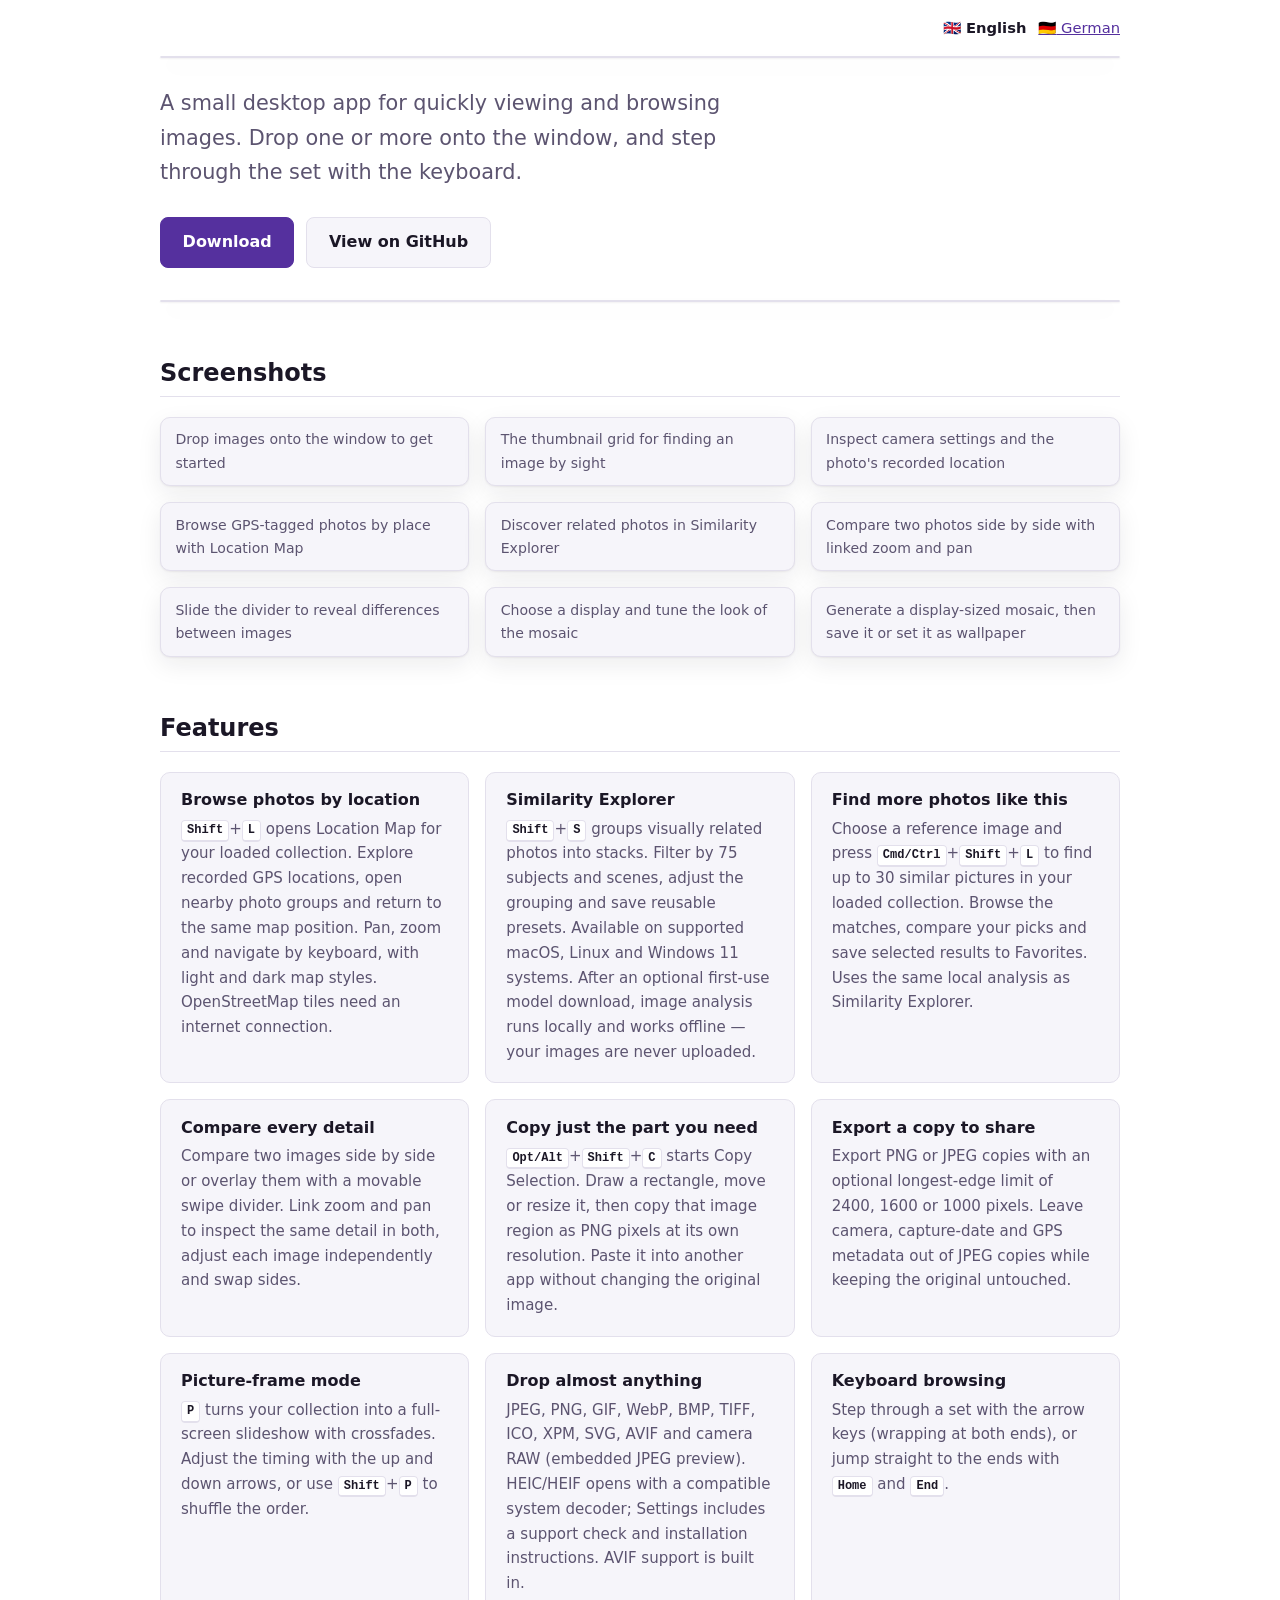
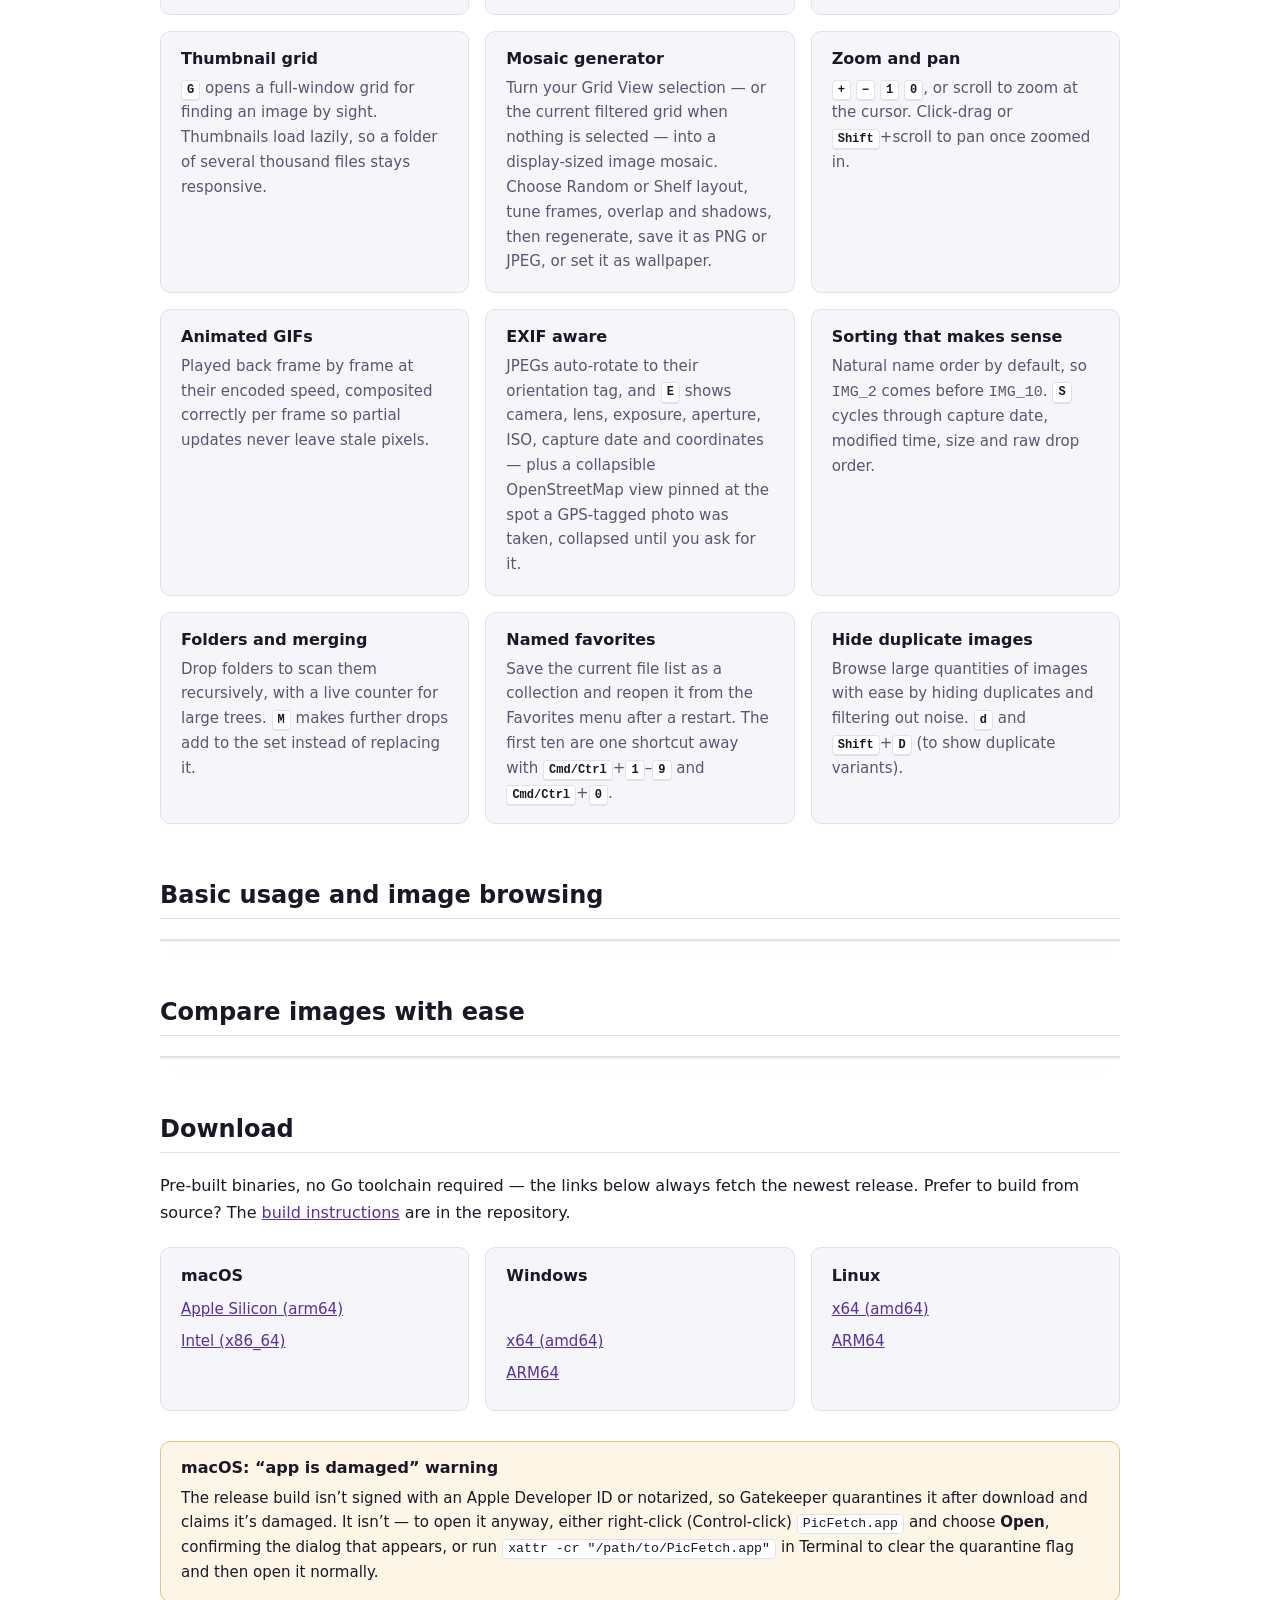
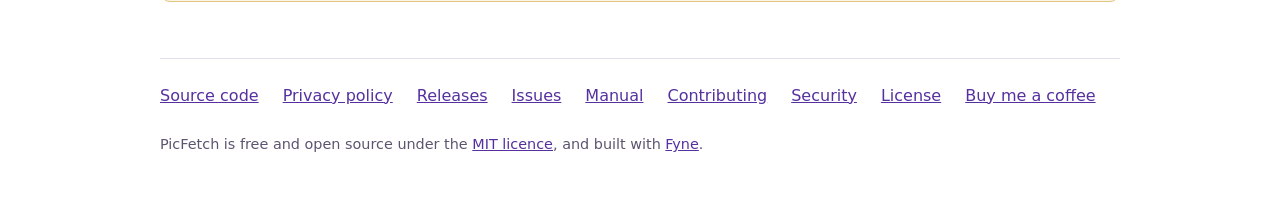
==== docs/amp/index.html @ db9af6ee "Publish the PicFetch site at the user-site root. Replace the homepage redirect to /picfetch/ with th" ====
<!DOCTYPE html>
<html amp lang="en">
<head>
    <meta charset="utf-8">
    <script async src="https://cdn.ampproject.org/v0.js"></script>
    <script async custom-element="amp-vimeo" src="https://cdn.ampproject.org/v0/amp-vimeo-0.1.js"></script>
    <script async custom-element="amp-lightbox-gallery" src="https://cdn.ampproject.org/v0/amp-lightbox-gallery-0.1.js"></script>
    <title>PicFetch — a small, fast image viewer for macOS, Windows and Linux</title>
    <meta name="viewport" content="width=device-width,minimum-scale=1,initial-scale=1">
    <meta name="description" content="Browse, compare and rediscover your photos with PicFetch. Explore GPS locations, find similar images locally and create photo mosaics. Free and open source for macOS, Windows and Linux.">
    <link rel="canonical" href="https://frathe.github.io/">
    <link rel="alternate" hreflang="en" href="https://frathe.github.io/amp/">
    <link rel="alternate" hreflang="de" href="https://frathe.github.io/de/amp/">
    <link rel="alternate" hreflang="x-default" href="https://frathe.github.io/amp/">
    <link rel="icon" type="image/png" sizes="32x32" href="https://raw.githubusercontent.com/frathe/picfetch/main/assets/trane/Favicons%20%28TaneWithFrame%29/favicon-32.png">
    <link rel="icon" type="image/png" sizes="36x36" href="https://raw.githubusercontent.com/frathe/picfetch/main/assets/trane/Favicons%20%28TaneWithFrame%29/favicon-36.png">
    <link rel="icon" type="image/png" sizes="48x48" href="https://raw.githubusercontent.com/frathe/picfetch/main/assets/trane/Favicons%20%28TaneWithFrame%29/favicon-48.png">
    <link rel="icon" type="image/png" sizes="72x72" href="https://raw.githubusercontent.com/frathe/picfetch/main/assets/trane/Favicons%20%28TaneWithFrame%29/favicon-72.png">
    <link rel="icon" type="image/png" sizes="96x96" href="https://raw.githubusercontent.com/frathe/picfetch/main/assets/trane/Favicons%20%28TaneWithFrame%29/favicon-96.png">
    <link rel="icon" type="image/png" sizes="144x144" href="https://raw.githubusercontent.com/frathe/picfetch/main/assets/trane/Favicons%20%28TaneWithFrame%29/favicon-144-precomposed.png">
    <link rel="icon" type="image/png" sizes="192x192" href="https://raw.githubusercontent.com/frathe/picfetch/main/assets/trane/Favicons%20%28TaneWithFrame%29/favicon-192.png">
    <link rel="apple-touch-icon" sizes="180x180" href="https://raw.githubusercontent.com/frathe/picfetch/main/assets/trane/Favicons%20%28TaneWithFrame%29/favicon-180-precomposed.png">
    <link rel="shortcut icon" href="../favicon.ico">
    <link rel="manifest" href="../manifest.json">
    <meta property="og:type" content="website">
    <meta property="og:title" content="PicFetch — a small, fast image viewer">
    <meta property="og:description" content="Explore your photos by location or visual similarity, compare images and create mosaics. Free and open source, for macOS, Windows and Linux.">
    <meta property="og:image" content="https://raw.githubusercontent.com/frathe/picfetch/main/assets/social_logo.jpg">
    <meta property="og:locale" content="en_GB">
    <meta property="og:locale:alternate" content="de_DE">
    <meta name="twitter:card" content="summary_large_image">
    <style amp-boilerplate>body{-webkit-animation:-amp-start 8s steps(1,end) 0s 1 normal both;-moz-animation:-amp-start 8s steps(1,end) 0s 1 normal both;-ms-animation:-amp-start 8s steps(1,end) 0s 1 normal both;animation:-amp-start 8s steps(1,end) 0s 1 normal both}@-webkit-keyframes -amp-start{from{visibility:hidden}to{visibility:visible}}@-moz-keyframes -amp-start{from{visibility:hidden}to{visibility:visible}}@-ms-keyframes -amp-start{from{visibility:hidden}to{visibility:visible}}@-o-keyframes -amp-start{from{visibility:hidden}to{visibility:visible}}@keyframes -amp-start{from{visibility:hidden}to{visibility:visible}}</style>
    <noscript><style amp-boilerplate>body{-webkit-animation:none;-moz-animation:none;-ms-animation:none;animation:none}</style></noscript>
    <style amp-custom>:root {
    --bg: #ffffff;
    --bg-soft: #f6f5fa;
    --fg: #1b1726;
    --fg-muted: #5c5470;
    --border: #e3e0ec;
    --accent: #55309e;
    --accent-fg: #ffffff;
    --note-bg: #fdf6e7;
    --note-br: #e0c583;
    --shadow: 0 1px 2px rgb(27 23 38 / 6%), 0 8px 24px rgb(27 23 38 / 8%);
    --overlay: rgb(246 245 250 / 60%);
}

@media (prefers-color-scheme: dark) {
    :root {
        --bg: #14101f;
        --bg-soft: #1d1830;
        --fg: #ece9f5;
        --fg-muted: #a49dbd;
        --border: #2f2846;
        --accent: #a98bf0;
        --accent-fg: #14101f;
        --note-bg: #241d33;
        --note-br: #6b5730;
        --shadow: 0 1px 2px rgb(0 0 0 / 30%), 0 8px 24px rgb(0 0 0 / 35%);
        --overlay: rgb(29 24 48 / 60%);
    }
}

*, *::before, *::after { box-sizing: border-box; }
body {
    margin: 0;
    padding: 0 1.25rem 4rem;
    background: var(--bg);
    color: var(--fg);
    font: 16px/1.65 system-ui, -apple-system, "Segoe UI", Roboto, Helvetica, Arial, sans-serif;
    -webkit-text-size-adjust: 100%;
}
.wrap { max-width: 960px; margin: 0 auto; }
a { color: var(--accent); }
a:hover { text-decoration: none; }
:focus-visible { outline: 2px solid var(--accent); outline-offset: 2px; border-radius: 4px; }
h1, h2, h3 { line-height: 1.25; }
h2 { margin: 3.5rem 0 1.25rem; font-size: 1.5rem; padding-bottom: .5rem; border-bottom: 1px solid var(--border); }
img { max-width: 100%; height: auto; display: block; }
.language-selector { display: flex; justify-content: flex-end; gap: .75rem; padding-top: 1rem; font-size: .92rem; }
.language-selector a[aria-current="page"] { color: var(--fg); font-weight: 700; text-decoration: none; }
.banner { margin: 1rem 0 0; border: 1px solid var(--border); border-radius: 12px; overflow: hidden; box-shadow: var(--shadow); }
.banner img, .banner amp-img { width: 100%; }
.tagline { margin: 1.75rem 0 0; font-size: 1.3rem; color: var(--fg-muted); max-width: 46ch; }
.tagline p { margin: 0; }
.cta { display: flex; flex-wrap: wrap; gap: .75rem; margin: 1.75rem 0 0; }
.btn { display: inline-block; padding: .7rem 1.35rem; border-radius: 8px; border: 1px solid var(--border); font-weight: 600; text-decoration: none; color: var(--fg); background: var(--bg-soft); }
.btn:hover { border-color: var(--accent); }
.btn-primary { background: var(--accent); border-color: var(--accent); color: var(--accent-fg); }
.btn-primary:hover { filter: brightness(1.1); }
.grid { display: grid; gap: 1rem; grid-template-columns: repeat(auto-fit, minmax(255px, 1fr)); padding: 0; margin: 0; list-style: none; }
.card { background: var(--bg-soft); border: 1px solid var(--border); border-radius: 10px; padding: 1.1rem 1.25rem; }
.card h3 { margin: 0 0 .4rem; font-size: 1rem; }
.card p { margin: 0; color: var(--fg-muted); font-size: .94rem; }
.screens { grid-template-columns: repeat(auto-fit, minmax(260px, 1fr)); }
.shot { border: 1px solid var(--border); border-radius: 10px; overflow: hidden; background: var(--bg-soft); box-shadow: var(--shadow); }
.shot img, .shot amp-img { width: 100%; cursor: pointer; }
.shot p { margin: 0; padding: .65rem .9rem; color: var(--fg-muted); font-size: .88rem; }
.video { overflow: hidden; border: 1px solid var(--border); border-radius: 10px; background: var(--bg-soft); box-shadow: var(--shadow); }
.video-promo { margin-top: 2rem; }
.lightbox { display: none; position: fixed; inset: 0; align-items: center; justify-content: center; padding: 3rem 1.5rem; background: var(--overlay); z-index: 100; }
.lightbox.open { display: flex; }
.lightbox-frame { position: relative; max-width: min(90vw, 960px); max-height: 90vh; }
.lightbox-frame img { display: block; max-width: 100%; max-height: 90vh; border: 1px solid var(--border); border-radius: 12px; box-shadow: var(--shadow); }
.lightbox-close { position: absolute; top: -.85rem; right: -.85rem; width: 2.25rem; height: 2.25rem; display: flex; align-items: center; justify-content: center; border: 1px solid var(--border); border-radius: 50%; background: var(--bg-soft); color: var(--fg); font-size: 1.2rem; line-height: 1; cursor: pointer; box-shadow: var(--shadow); }
.lightbox-close:hover { border-color: var(--accent); }
kbd { font: 600 .8em/1 ui-monospace, SFMono-Regular, Menlo, Consolas, monospace; background: var(--bg); border: 1px solid var(--border); border-bottom-width: 2px; border-radius: 4px; padding: .18em .42em; white-space: nowrap; color: var(--fg); }
.dl h3 { display: flex; align-items: baseline; gap: .5rem; }
.dl ul { list-style: none; margin: .6rem 0 0; padding: 0; }
.dl li { margin: .35rem 0; }
.dl a { font-size: .94rem; }
.store-badge { display: inline-block; max-width: 100%; margin-top: .6rem; vertical-align: top; }
.store-badge img, .store-badge amp-img { max-width: 100%; }
.note { background: var(--note-bg); border: 1px solid var(--note-br); border-radius: 10px; padding: 1rem 1.25rem; margin: 1.5rem 0 0; }
.note h3 { margin: 0 0 .5rem; font-size: 1rem; }
.note p { margin: .5rem 0 0; font-size: .94rem; }
.note code { font: .88em ui-monospace, SFMono-Regular, Menlo, Consolas, monospace; background: var(--bg); border: 1px solid var(--border); border-radius: 4px; padding: .1em .4em; }
footer { margin-top: 3.5rem; border-top: 1px solid var(--border); padding-top: 1.5rem; }
.footer-art { margin-bottom: 1.5rem; }
.links { display: flex; flex-wrap: wrap; gap: .5rem 1.5rem; padding: 0; margin: 0 0 1.5rem; list-style: none; font-weight: 500; }
.colophon { color: var(--fg-muted); font-size: .9rem; }
.colophon p { margin: 0; }
.translation-disclosure { color: var(--fg-muted); font-size: .82rem; margin: 1.5rem 0; }
</style>
</head>
<body>
<div class="wrap">
    <nav class="language-selector" aria-label="Choose language">
        <a href="https://frathe.github.io/amp/" hreflang="en" aria-label="English" aria-current="page"><span aria-hidden="true">🇬🇧</span> English</a><a href="https://frathe.github.io/de/amp/" hreflang="de" aria-label="German"><span aria-hidden="true">🇩🇪</span> German</a>
    </nav>
    <header>
        <div class="banner"><amp-img src="https://raw.githubusercontent.com/frathe/picfetch/main/assets/header.jpg" width="1200" height="400" layout="responsive" alt="PicFetch — the app window showing a &#39;Drop images here&#39; prompt beside the mascot artwork"></amp-img></div>
        <div class="tagline"><p>A small desktop app for quickly viewing and browsing images. Drop one or more onto the window, and step through the set with the keyboard.</p></div>
        <div class="cta"><a class="btn btn-primary" href="#downloads">Download</a><a class="btn" href="https://github.com/frathe/picfetch">View on GitHub</a></div>
    </header>
    <main>


        <div class="video video-promo"><amp-vimeo data-videoid="1231254824" width="1920" height="1080" layout="responsive" aria-label="PicFetch" autoplay></amp-vimeo></div>


        <h2>Screenshots</h2>
        <ul class="grid screens"><li class="shot"><amp-img src="https://raw.githubusercontent.com/frathe/picfetch/main/assets/screens/main_screen.png" width="520" height="372" layout="responsive" lightbox="screenshots" alt="PicFetch&#39;s main window showing the &#39;Drop images here&#39; prompt before any images are loaded"></amp-img><p>Drop images onto the window to get started</p></li><li class="shot"><amp-img src="https://raw.githubusercontent.com/frathe/picfetch/main/assets/screens/picture_galery.png" width="2758" height="1772" layout="responsive" lightbox="screenshots" alt="Thumbnail grid view showing dozens of photos at once, with the current image highlighted"></amp-img><p>The thumbnail grid for finding an image by sight</p></li><li class="shot"><amp-img src="https://raw.githubusercontent.com/frathe/picfetch/main/assets/screens/viewer.png" width="1904" height="1462" layout="responsive" lightbox="screenshots" alt="A photo with the EXIF data window open, showing camera settings, capture date and an OpenStreetMap view of its recorded GPS location"></amp-img><p>Inspect camera settings and the photo&#39;s recorded location</p></li><li class="shot"><amp-img src="../screenshots/location-map.webp" width="1726" height="1083" layout="responsive" lightbox="screenshots" alt="PicFetch&#39;s Location Map showing photo thumbnails and numbered clusters across Europe, with Fit All and Back to Viewer controls"></amp-img><p>Browse GPS-tagged photos by place with Location Map</p></li><li class="shot"><amp-img src="../screenshots/similarity-explorer.webp" width="1728" height="1083" layout="responsive" lightbox="screenshots" alt="Similarity Explorer showing stacks of related photos, subject filters and a granularity control for adjusting the grouping"></amp-img><p>Discover related photos in Similarity Explorer</p></li><li class="shot"><amp-img src="https://raw.githubusercontent.com/frathe/picfetch/main/assets/screens/side-by-side-compare.png" width="1208" height="645" layout="responsive" lightbox="screenshots" alt="Two photos displayed side by side in PicFetch for comparing details"></amp-img><p>Compare two photos side by side with linked zoom and pan</p></li><li class="shot"><amp-img src="https://raw.githubusercontent.com/frathe/picfetch/main/assets/screens/swipe-compare.png" width="1208" height="645" layout="responsive" lightbox="screenshots" alt="Two photos overlaid in PicFetch with a movable swipe divider revealing the differences"></amp-img><p>Slide the divider to reveal differences between images</p></li><li class="shot"><amp-img src="https://raw.githubusercontent.com/frathe/picfetch/main/assets/screens/mosaic_setting.png" width="1726" height="956" layout="responsive" lightbox="screenshots" alt="The Image Mosaic settings window showing a 403-image selection, target display picker, and advanced controls for image size, frame, size variation, overlap, rotation and drop shadows"></amp-img><p>Choose a display and tune the look of the mosaic</p></li><li class="shot"><amp-img src="https://raw.githubusercontent.com/frathe/picfetch/main/assets/screens/mosaic_creation.png" width="3456" height="2166" layout="responsive" lightbox="screenshots" alt="A generated image mosaic made from overlapping framed travel photographs, with controls to regenerate, save it, or set it as wallpaper"></amp-img><p>Generate a display-sized mosaic, then save it or set it as wallpaper</p></li></ul>


        <h2>Features</h2>
        <ul class="grid"><li class="card"><h3>Browse photos by location</h3><p><kbd>Shift</kbd>+<kbd>L</kbd> opens Location Map for your loaded collection. Explore recorded GPS locations, open nearby photo groups and return to the same map position. Pan, zoom and navigate by keyboard, with light and dark map styles. OpenStreetMap tiles need an internet connection.</p></li><li class="card"><h3>Similarity Explorer</h3><p><kbd>Shift</kbd>+<kbd>S</kbd> groups visually related photos into stacks. Filter by 75 subjects and scenes, adjust the grouping and save reusable presets. Available on supported macOS, Linux and Windows 11 systems. After an optional first-use model download, image analysis runs locally and works offline — your images are never uploaded.</p></li><li class="card"><h3>Find more photos like this</h3><p>Choose a reference image and press <kbd>Cmd/Ctrl</kbd>+<kbd>Shift</kbd>+<kbd>L</kbd> to find up to 30 similar pictures in your loaded collection. Browse the matches, compare your picks and save selected results to Favorites. Uses the same local analysis as Similarity Explorer.</p></li><li class="card"><h3>Compare every detail</h3><p>Compare two images side by side or overlay them with a movable swipe divider. Link zoom and pan to inspect the same detail in both, adjust each image independently and swap sides.</p></li><li class="card"><h3>Copy just the part you need</h3><p><kbd>Opt/Alt</kbd>+<kbd>Shift</kbd>+<kbd>C</kbd> starts Copy Selection. Draw a rectangle, move or resize it, then copy that image region as PNG pixels at its own resolution. Paste it into another app without changing the original image.</p></li><li class="card"><h3>Export a copy to share</h3><p>Export PNG or JPEG copies with an optional longest-edge limit of 2400, 1600 or 1000 pixels. Leave camera, capture-date and GPS metadata out of JPEG copies while keeping the original untouched.</p></li><li class="card"><h3>Picture-frame mode</h3><p><kbd>P</kbd> turns your collection into a full-screen slideshow with crossfades. Adjust the timing with the up and down arrows, or use <kbd>Shift</kbd>+<kbd>P</kbd> to shuffle the order.</p></li><li class="card"><h3>Drop almost anything</h3><p>JPEG, PNG, GIF, WebP, BMP, TIFF, ICO, XPM, SVG, AVIF and camera RAW (embedded JPEG preview). HEIC/HEIF opens with a compatible system decoder; Settings includes a support check and installation instructions. AVIF support is built in.</p></li><li class="card"><h3>Keyboard browsing</h3><p>Step through a set with the arrow keys (wrapping at both ends), or jump straight to the ends with <kbd>Home</kbd> and <kbd>End</kbd>.</p></li><li class="card"><h3>Thumbnail grid</h3><p><kbd>G</kbd> opens a full-window grid for finding an image by sight. Thumbnails load lazily, so a folder of several thousand files stays responsive.</p></li><li class="card"><h3>Mosaic generator</h3><p>Turn your Grid View selection — or the current filtered grid when nothing is selected — into a display-sized image mosaic. Choose Random or Shelf layout, tune frames, overlap and shadows, then regenerate, save it as PNG or JPEG, or set it as wallpaper.</p></li><li class="card"><h3>Zoom and pan</h3><p><kbd>+</kbd> <kbd>−</kbd> <kbd>1</kbd> <kbd>0</kbd>, or scroll to zoom at the cursor. Click-drag or <kbd>Shift</kbd>+scroll to pan once zoomed in.</p></li><li class="card"><h3>Animated GIFs</h3><p>Played back frame by frame at their encoded speed, composited correctly per frame so partial updates never leave stale pixels.</p></li><li class="card"><h3>EXIF aware</h3><p>JPEGs auto-rotate to their orientation tag, and <kbd>E</kbd> shows camera, lens, exposure, aperture, ISO, capture date and coordinates — plus a collapsible OpenStreetMap view pinned at the spot a GPS-tagged photo was taken, collapsed until you ask for it.</p></li><li class="card"><h3>Sorting that makes sense</h3><p>Natural name order by default, so <code>IMG_2</code> comes before <code>IMG_10</code>. <kbd>S</kbd> cycles through capture date, modified time, size and raw drop order.</p></li><li class="card"><h3>Folders and merging</h3><p>Drop folders to scan them recursively, with a live counter for large trees. <kbd>M</kbd> makes further drops add to the set instead of replacing it.</p></li><li class="card"><h3>Named favorites</h3><p>Save the current file list as a collection and reopen it from the Favorites menu after a restart. The first ten are one shortcut away with <kbd>Cmd/Ctrl</kbd>+<kbd>1</kbd>–<kbd>9</kbd> and <kbd>Cmd/Ctrl</kbd>+<kbd>0</kbd>.</p></li><li class="card"><h3>Hide duplicate images</h3><p>Browse large quantities of images with ease by hiding duplicates and filtering out noise. <kbd>d</kbd> and <kbd>Shift</kbd>+<kbd>D</kbd> (to show duplicate variants).</p></li></ul>


        <h2>Basic usage and image browsing</h2>
        <div class="video"><amp-vimeo data-videoid="1220283616" width="1000" height="660" layout="responsive" aria-label="PicFetch — basic usage and image browsing"></amp-vimeo></div>


        <h2>Compare images with ease</h2>
        <div class="video"><amp-vimeo data-videoid="1223380739" width="1000" height="660" layout="responsive" aria-label="image_compare"></amp-vimeo></div>


        <h2 id="downloads">Download</h2>
        <p>Pre-built binaries, no Go toolchain required — the links below always fetch the newest release. Prefer to build from source? The <a href="https://github.com/frathe/picfetch#building">build instructions</a> are in the repository.</p>
        <ul class="grid dl"><li class="card"><h3>macOS</h3><ul><li><a href="https://github.com/frathe/picfetch/releases/latest/download/picfetch-macos-arm64.zip">Apple Silicon (arm64)</a></li><li><a href="https://github.com/frathe/picfetch/releases/latest/download/picfetch-macos-x86_64.zip">Intel (x86_64)</a></li></ul></li><li class="card"><h3>Windows</h3><a class="store-badge" href="https://apps.microsoft.com/detail/9p0dm0kth01k?ocid=webpdpshare"><amp-img src="https://get.microsoft.com/images/en-us%20dark.svg" width="161" height="44" layout="intrinsic" alt="Microsoft Store"></amp-img></a><ul><li><a href="https://github.com/frathe/picfetch/releases/latest/download/picfetch-windows-amd64.zip">x64 (amd64)</a></li><li><a href="https://github.com/frathe/picfetch/releases/latest/download/picfetch-windows-arm64.zip">ARM64</a></li></ul></li><li class="card"><h3>Linux</h3><ul><li><a href="https://github.com/frathe/picfetch/releases/latest/download/picfetch-linux-amd64.tar.gz">x64 (amd64)</a></li><li><a href="https://github.com/frathe/picfetch/releases/latest/download/picfetch-linux-arm64.tar.gz">ARM64</a></li></ul></li></ul>
        <div class="note"><h3>macOS: “app is damaged” warning</h3><p>The release build isn’t signed with an Apple Developer ID or notarized, so Gatekeeper quarantines it after download and claims it’s damaged. It isn’t — to open it anyway, either right-click (Control-click) <code>PicFetch.app</code> and choose <strong>Open</strong>, confirming the dialog that appears, or run <code>xattr -cr &quot;/path/to/PicFetch.app&quot;</code> in Terminal to clear the quarantine flag and then open it normally.</p></div>

    </main>
    <footer>
        <amp-img class="footer-art" src="https://raw.githubusercontent.com/frathe/picfetch/main/assets/trane/trane_comparing_images.webp" width="1024" height="935" layout="responsive" alt="PicFetch mascot trane, at work comparing images for you."></amp-img>
        <ul class="links"><li><a href="https://github.com/frathe/picfetch">Source code</a></li><li><a href="https://github.com/frathe/picfetch/blob/main/PRIVACY.md">Privacy policy</a></li><li><a href="https://github.com/frathe/picfetch/releases">Releases</a></li><li><a href="https://github.com/frathe/picfetch/issues">Issues</a></li><li><a href="https://github.com/frathe/picfetch/blob/main/internal/ui/help/manual.md">Manual</a></li><li><a href="https://github.com/frathe/picfetch/blob/main/.github/CONTRIBUTING.md">Contributing</a></li><li><a href="https://github.com/frathe/picfetch/blob/main/.github/SECURITY.md">Security</a></li><li><a href="https://github.com/frathe/picfetch/blob/main/LICENSE">License</a></li><li><a href="https://buymeacoffee.com/gcobnk0grj">Buy me a coffee</a></li></ul>
        <div class="colophon"><p>PicFetch is free and open source under the <a href="https://github.com/frathe/picfetch/blob/main/LICENSE">MIT licence</a>, and built with <a href="https://fyne.io/">Fyne</a>.</p></div>

    </footer>
</div>
</body>
</html>
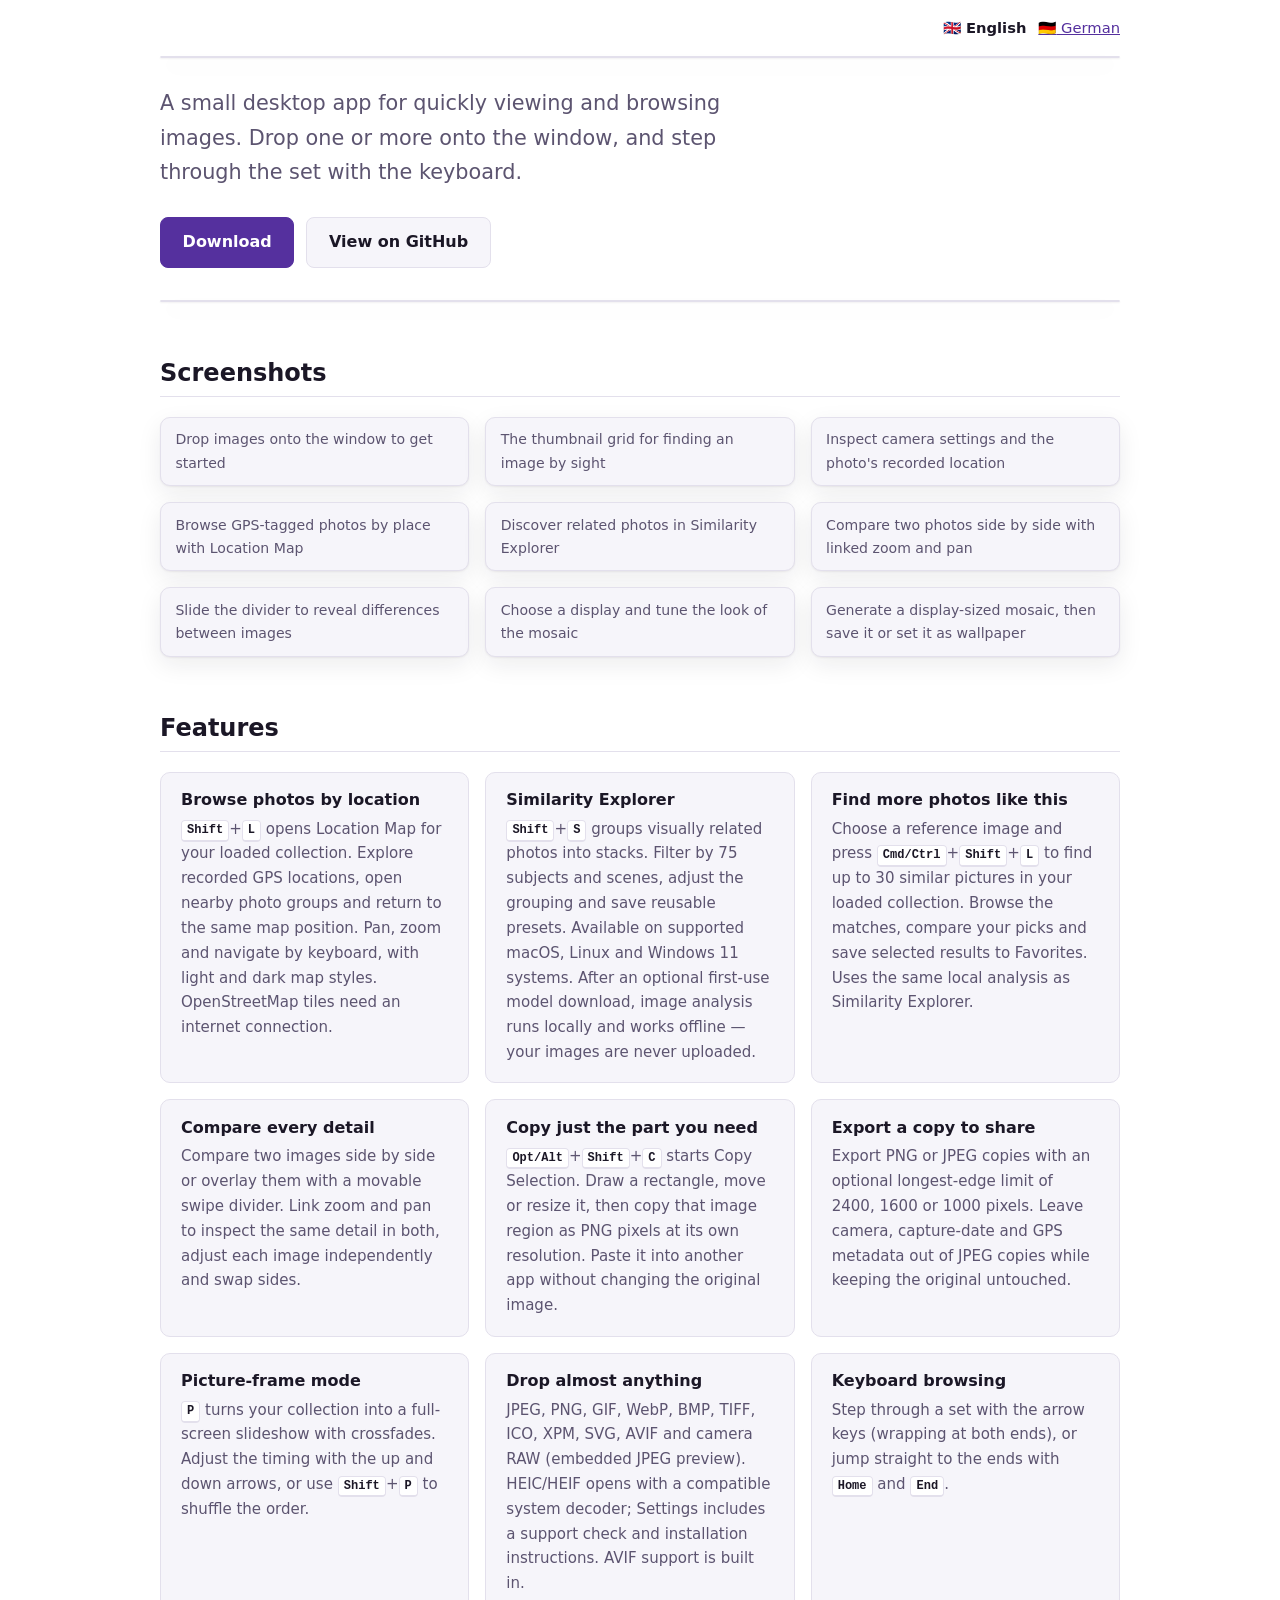
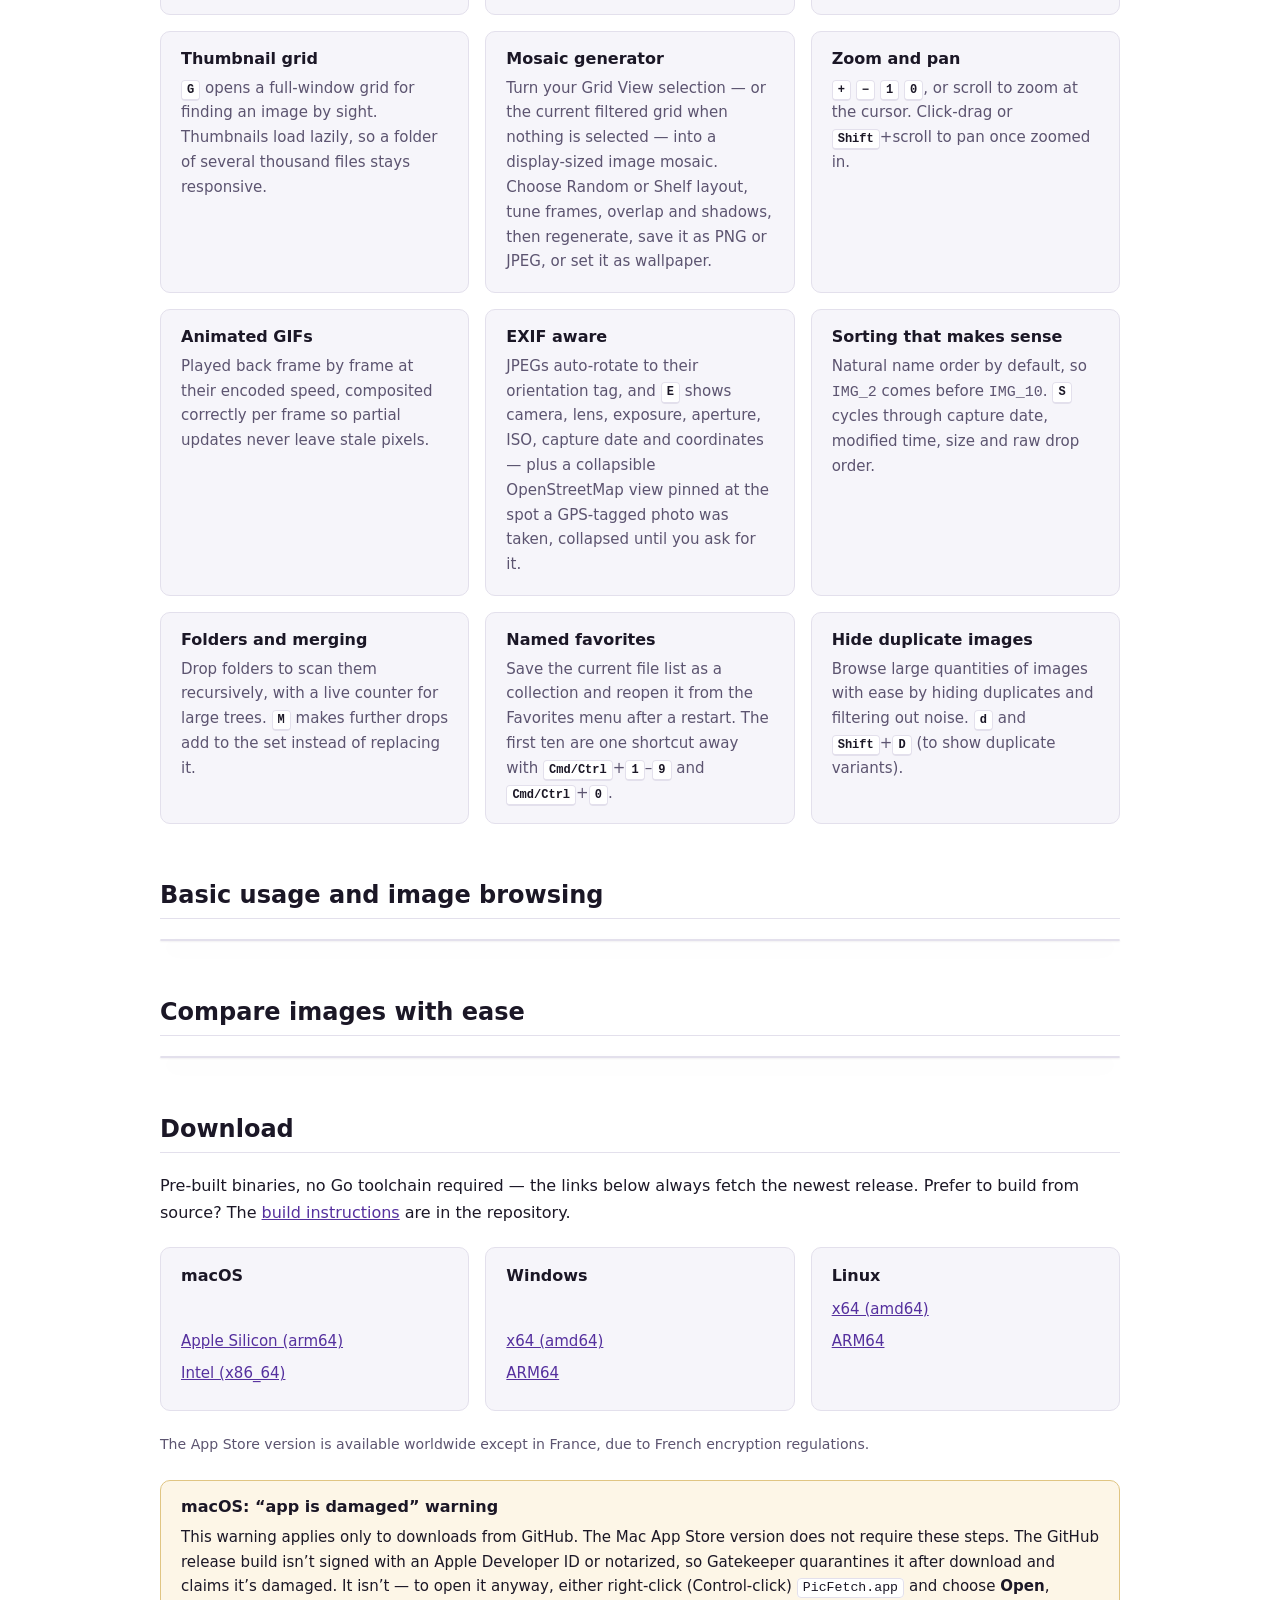
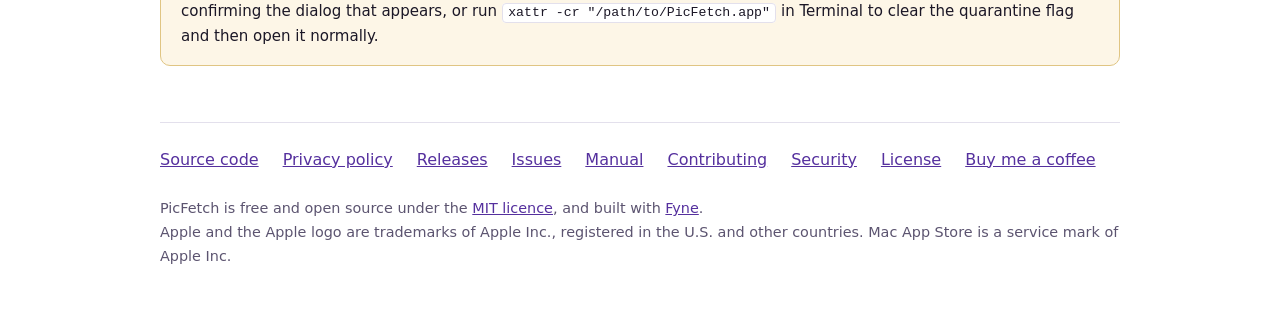
==== commit e9e4f45f: "Add official Mac App Store download badges and France availability notice" ====
--- a/docs/amp/index.html
+++ b/docs/amp/index.html
@@ -109,8 +109,9 @@
 .dl ul { list-style: none; margin: .6rem 0 0; padding: 0; }
 .dl li { margin: .35rem 0; }
 .dl a { font-size: .94rem; }
-.store-badge { display: inline-block; max-width: 100%; margin-top: .6rem; vertical-align: top; }
+.store-badge { display: inline-block; max-width: 100%; margin: .75rem 0; vertical-align: top; }
 .store-badge img, .store-badge amp-img { max-width: 100%; }
+.availability-note { margin: 1rem 0 0; color: var(--fg-muted); font-size: .88rem; }
 .note { background: var(--note-bg); border: 1px solid var(--note-br); border-radius: 10px; padding: 1rem 1.25rem; margin: 1.5rem 0 0; }
 .note h3 { margin: 0 0 .5rem; font-size: 1rem; }
 .note p { margin: .5rem 0 0; font-size: .94rem; }
@@ -157,14 +158,15 @@
 
         <h2 id="downloads">Download</h2>
         <p>Pre-built binaries, no Go toolchain required — the links below always fetch the newest release. Prefer to build from source? The <a href="https://github.com/frathe/picfetch#building">build instructions</a> are in the repository.</p>
-        <ul class="grid dl"><li class="card"><h3>macOS</h3><ul><li><a href="https://github.com/frathe/picfetch/releases/latest/download/picfetch-macos-arm64.zip">Apple Silicon (arm64)</a></li><li><a href="https://github.com/frathe/picfetch/releases/latest/download/picfetch-macos-x86_64.zip">Intel (x86_64)</a></li></ul></li><li class="card"><h3>Windows</h3><a class="store-badge" href="https://apps.microsoft.com/detail/9p0dm0kth01k?ocid=webpdpshare"><amp-img src="https://get.microsoft.com/images/en-us%20dark.svg" width="161" height="44" layout="intrinsic" alt="Microsoft Store"></amp-img></a><ul><li><a href="https://github.com/frathe/picfetch/releases/latest/download/picfetch-windows-amd64.zip">x64 (amd64)</a></li><li><a href="https://github.com/frathe/picfetch/releases/latest/download/picfetch-windows-arm64.zip">ARM64</a></li></ul></li><li class="card"><h3>Linux</h3><ul><li><a href="https://github.com/frathe/picfetch/releases/latest/download/picfetch-linux-amd64.tar.gz">x64 (amd64)</a></li><li><a href="https://github.com/frathe/picfetch/releases/latest/download/picfetch-linux-arm64.tar.gz">ARM64</a></li></ul></li></ul>
-        <div class="note"><h3>macOS: “app is damaged” warning</h3><p>The release build isn’t signed with an Apple Developer ID or notarized, so Gatekeeper quarantines it after download and claims it’s damaged. It isn’t — to open it anyway, either right-click (Control-click) <code>PicFetch.app</code> and choose <strong>Open</strong>, confirming the dialog that appears, or run <code>xattr -cr &quot;/path/to/PicFetch.app&quot;</code> in Terminal to clear the quarantine flag and then open it normally.</p></div>
+        <ul class="grid dl"><li class="card"><h3>macOS</h3><a class="store-badge" href="https://apps.apple.com/app/picfetch/id6817901220"><amp-img src="../badges/mac-app-store-en.svg" width="172" height="44" layout="intrinsic" alt="Mac App Store"></amp-img></a><ul><li><a href="https://github.com/frathe/picfetch/releases/latest/download/picfetch-macos-arm64.zip">Apple Silicon (arm64)</a></li><li><a href="https://github.com/frathe/picfetch/releases/latest/download/picfetch-macos-x86_64.zip">Intel (x86_64)</a></li></ul></li><li class="card"><h3>Windows</h3><a class="store-badge" href="https://apps.microsoft.com/detail/9p0dm0kth01k?ocid=webpdpshare"><amp-img src="https://get.microsoft.com/images/en-us%20dark.svg" width="161" height="44" layout="intrinsic" alt="Microsoft Store"></amp-img></a><ul><li><a href="https://github.com/frathe/picfetch/releases/latest/download/picfetch-windows-amd64.zip">x64 (amd64)</a></li><li><a href="https://github.com/frathe/picfetch/releases/latest/download/picfetch-windows-arm64.zip">ARM64</a></li></ul></li><li class="card"><h3>Linux</h3><ul><li><a href="https://github.com/frathe/picfetch/releases/latest/download/picfetch-linux-amd64.tar.gz">x64 (amd64)</a></li><li><a href="https://github.com/frathe/picfetch/releases/latest/download/picfetch-linux-arm64.tar.gz">ARM64</a></li></ul></li></ul>
+        <p class="availability-note">The App Store version is available worldwide except in France, due to French encryption regulations.</p>
+        <div class="note"><h3>macOS: “app is damaged” warning</h3><p>This warning applies only to downloads from GitHub. The Mac App Store version does not require these steps. The GitHub release build isn’t signed with an Apple Developer ID or notarized, so Gatekeeper quarantines it after download and claims it’s damaged. It isn’t — to open it anyway, either right-click (Control-click) <code>PicFetch.app</code> and choose <strong>Open</strong>, confirming the dialog that appears, or run <code>xattr -cr &quot;/path/to/PicFetch.app&quot;</code> in Terminal to clear the quarantine flag and then open it normally.</p></div>
 
     </main>
     <footer>
         <amp-img class="footer-art" src="https://raw.githubusercontent.com/frathe/picfetch/main/assets/trane/trane_comparing_images.webp" width="1024" height="935" layout="responsive" alt="PicFetch mascot trane, at work comparing images for you."></amp-img>
         <ul class="links"><li><a href="https://github.com/frathe/picfetch">Source code</a></li><li><a href="https://github.com/frathe/picfetch/blob/main/PRIVACY.md">Privacy policy</a></li><li><a href="https://github.com/frathe/picfetch/releases">Releases</a></li><li><a href="https://github.com/frathe/picfetch/issues">Issues</a></li><li><a href="https://github.com/frathe/picfetch/blob/main/internal/ui/help/manual.md">Manual</a></li><li><a href="https://github.com/frathe/picfetch/blob/main/.github/CONTRIBUTING.md">Contributing</a></li><li><a href="https://github.com/frathe/picfetch/blob/main/.github/SECURITY.md">Security</a></li><li><a href="https://github.com/frathe/picfetch/blob/main/LICENSE">License</a></li><li><a href="https://buymeacoffee.com/gcobnk0grj">Buy me a coffee</a></li></ul>
-        <div class="colophon"><p>PicFetch is free and open source under the <a href="https://github.com/frathe/picfetch/blob/main/LICENSE">MIT licence</a>, and built with <a href="https://fyne.io/">Fyne</a>.</p></div>
+        <div class="colophon"><p>PicFetch is free and open source under the <a href="https://github.com/frathe/picfetch/blob/main/LICENSE">MIT licence</a>, and built with <a href="https://fyne.io/">Fyne</a>.</p><p>Apple and the Apple logo are trademarks of Apple Inc., registered in the U.S. and other countries. Mac App Store is a service mark of Apple Inc.</p></div>
 
     </footer>
 </div>
